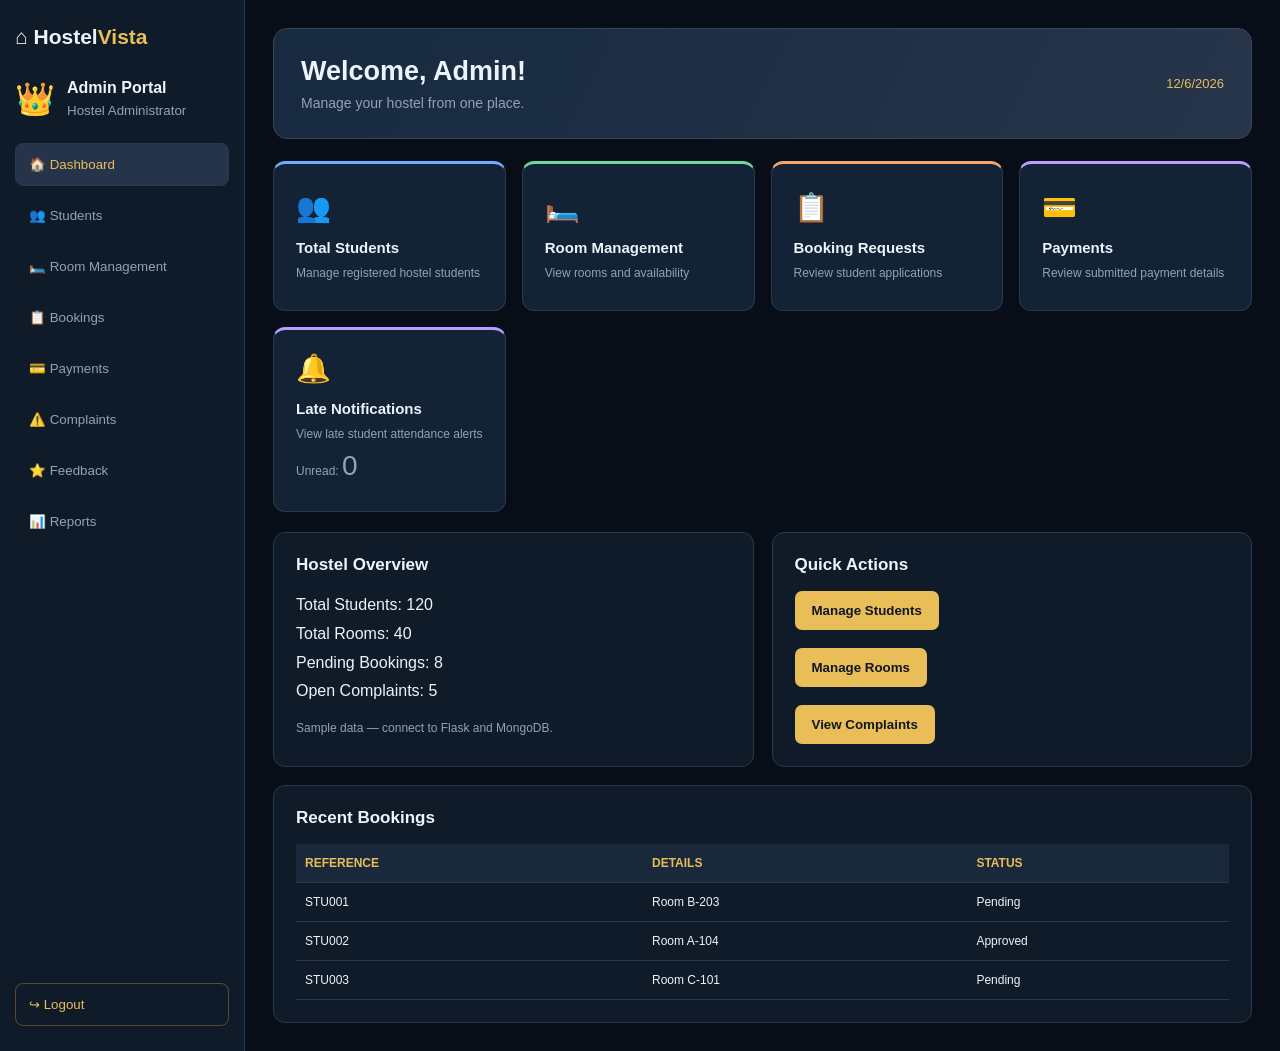
==== admin-dashboard.html @ cc3e008f "Initial commit - HostelVista project" ====
<!DOCTYPE html>
<html lang="en">
<head>
  <meta charset="UTF-8">
  <meta name="viewport" content="width=device-width, initial-scale=1.0">
  <title>Admin Dashboard | HostelVista</title>
  <link rel="stylesheet" href="admin-dashboard.css">
</head>
<body>
  <aside class="sidebar">
    <h2>⌂ Hostel<span>Vista</span></h2>

    <div class="profile">
      <span>👑</span>
      <div><b>Admin Portal</b><small>Hostel Administrator</small></div>
    </div>

    <nav>
      <button class="active" onclick="showPage('dashboard')">🏠 Dashboard</button>
      <button onclick="showPage('students')">👥 Students</button>
      <button onclick="showPage('rooms')">🛏️ Room Management</button>
      <button onclick="showPage('bookings')">📋 Bookings</button>
      <button onclick="showPage('payments')">💳 Payments</button>
      <button onclick="showPage('complaints')">⚠️ Complaints</button>
      <button onclick="showPage('feedback')">⭐ Feedback</button>
      <button onclick="showPage('reports')">📊 Reports</button>
    </nav>

    <button class="logout" onclick="logout()">↪ Logout</button>
  </aside>

  <main class="main">
    <header class="welcome">
      <div>
        <h1 id="greeting">Welcome, Admin!</h1>
        <p>Manage your hostel from one place.</p>
      </div>
      <span id="today"></span>
    </header>

    <section id="content"></section>
  </main>

  <script src="admin-dashboard.js"></script>
</body>
</html>
---- admin-dashboard.css ----
* { box-sizing: border-box; margin: 0; padding: 0; }

:root {
  --bg: #080e17;
  --sidebar: #101b2a;
  --card: #142236;
  --border: #29384c;
  --gold: #e9bd58;
  --text: #edf3fb;
  --muted: #91a2b8;
}

body {
  font-family: Arial, sans-serif;
  background: var(--bg);
  color: var(--text);
  display: flex;
  min-height: 100vh;
}

.sidebar {
  width: 245px;
  flex-shrink: 0;
  background: var(--sidebar);
  color: var(--text);
  padding: 25px 15px;
  display: flex;
  flex-direction: column;
  border-right: 1px solid var(--border);
}

.sidebar h2 { margin-bottom: 30px; font-size: 21px; }
.sidebar h2 span { color: var(--gold); }

.profile {
  display: flex;
  align-items: center;
  gap: 12px;
  margin-bottom: 25px;
}

.profile span { font-size: 32px; }
.profile small {
  display: block;
  margin-top: 6px;
  color: var(--muted);
}

nav { display: grid; gap: 8px; }

nav button, .logout {
  padding: 13px;
  border: 1px solid transparent;
  border-radius: 8px;
  background: transparent;
  color: var(--muted);
  text-align: left;
  cursor: pointer;
}

nav button:hover, nav button.active {
  background: #25344a;
  color: var(--gold);
  border-color: var(--border);
}

.logout {
  margin-top: auto;
  color: var(--gold);
  border-color: #594b2b;
}

.main { flex: 1; min-width: 0; padding: 28px; }

.welcome {
  background: linear-gradient(115deg, #172a40, #26354a);
  border: 1px solid #3c4554;
  color: var(--text);
  padding: 27px;
  border-radius: 14px;
  display: flex;
  justify-content: space-between;
  align-items: center;
  gap: 15px;
  margin-bottom: 22px;
}

.welcome h1 { margin-bottom: 8px; font-size: 27px; }
.welcome p { color: var(--muted); font-size: 14px; }
#today { color: var(--gold); font-size: 13px; }

.cards {
  display: grid;
  grid-template-columns: repeat(4, minmax(0, 1fr));
  gap: 16px;
  margin-bottom: 20px;
}

.card {
  background: var(--card);
  padding: 22px;
  border-radius: 12px;
  min-height: 150px;
  cursor: pointer;
  border: 1px solid var(--border);
  text-align: left;
  color: var(--text);
}

.card:hover { border-color: var(--gold); transform: translateY(-2px); }
.card span { font-size: 28px; }
.card h3 { font-size: 15px; margin: 15px 0 8px; }
.card p { color: var(--muted); font-size: 12px; line-height: 1.6; }

.blue, .green, .orange, .purple { background: var(--card); }
.blue { border-top: 3px solid #6eaaff; }
.green { border-top: 3px solid #70d6a0; }
.orange { border-top: 3px solid #f3a66c; }
.purple { border-top: 3px solid #b6a0ff; }

.grid {
  display: grid;
  grid-template-columns: repeat(2, minmax(0, 1fr));
  gap: 18px;
  margin-bottom: 18px;
}

.panel {
  background: var(--sidebar);
  border: 1px solid var(--border);
  border-radius: 12px;
  padding: 22px;
  min-width: 0;
  overflow-x: auto;
}

.panel h2 { font-size: 17px; margin-bottom: 16px; }
.panel p { line-height: 1.8; }

table { width: 100%; border-collapse: collapse; min-width: 380px; }
th, td {
  padding: 12px 9px;
  border-bottom: 1px solid var(--border);
  text-align: left;
  font-size: 12px;
}
th { background: #19283b; color: var(--gold); }
td { color: var(--text); }

form { display: grid; gap: 13px; }
input, select, textarea {
  width: 100%;
  padding: 11px;
  margin-top: 6px;
  background: #0b1421;
  color: var(--text);
  border: 1px solid var(--border);
  border-radius: 7px;
}
input[type="file"] { padding: 9px; }
input:focus, select:focus, textarea:focus {
  outline: 1px solid var(--gold);
  border-color: var(--gold);
}
label { font-size: 13px; color: var(--muted); }

.action {
  border: 0;
  border-radius: 7px;
  background: var(--gold);
  color: #101722;
  font-weight: bold;
  padding: 12px 17px;
  cursor: pointer;
}
.action:hover { filter: brightness(1.1); }

.note { color: var(--muted); font-size: 12px; margin-top: 12px; }

@media (max-width: 1000px) {
  .cards { grid-template-columns: repeat(2, minmax(0, 1fr)); }
}

@media (max-width: 700px) {
  body { display: block; }
  .sidebar { width: 100%; min-height: auto; }
  nav { display: flex; overflow-x: auto; }
  nav button { white-space: nowrap; }
  .logout { margin-top: 12px; }
  .main { padding: 14px; }
  .grid { grid-template-columns: 1fr; }
  .welcome { flex-direction: column; align-items: flex-start; }
}

@media (max-width: 420px) {
  .cards { grid-template-columns: 1fr; }
}
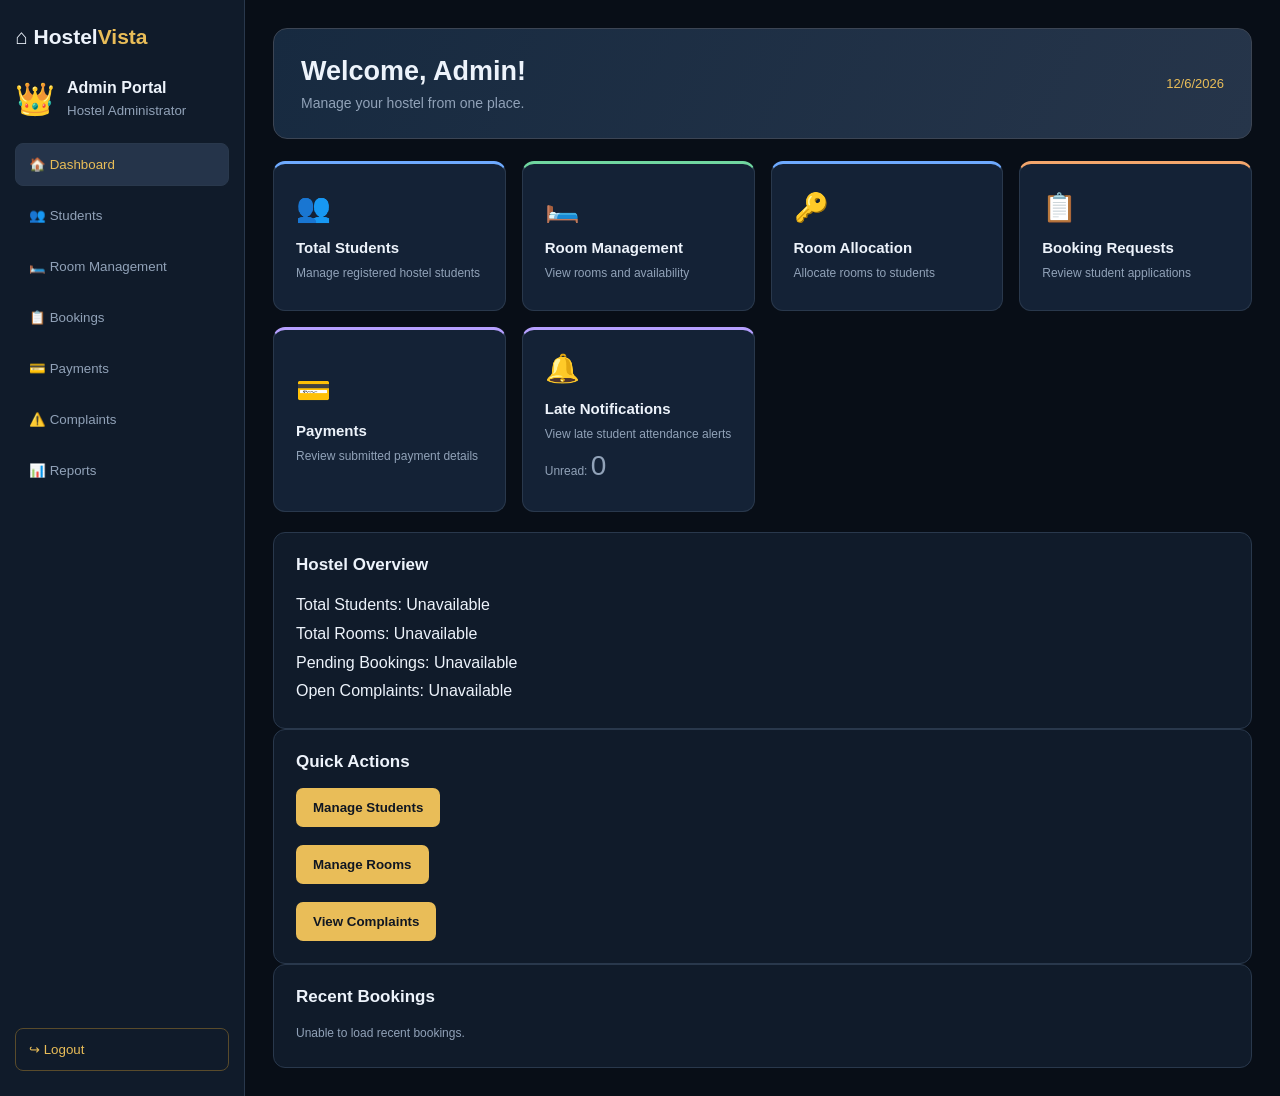
==== commit 5dea6315: "Complete admin dashboard reports" ====
--- a/admin-dashboard.html
+++ b/admin-dashboard.html
@@ -23,13 +23,11 @@
       <button onclick="showPage('bookings')">📋 Bookings</button>
       <button onclick="showPage('payments')">💳 Payments</button>
       <button onclick="showPage('complaints')">⚠️ Complaints</button>
-      <button onclick="showPage('feedback')">⭐ Feedback</button>
       <button onclick="showPage('reports')">📊 Reports</button>
     </nav>
 
     <button class="logout" onclick="logout()">↪ Logout</button>
   </aside>
-
   <main class="main">
     <header class="welcome">
       <div>
